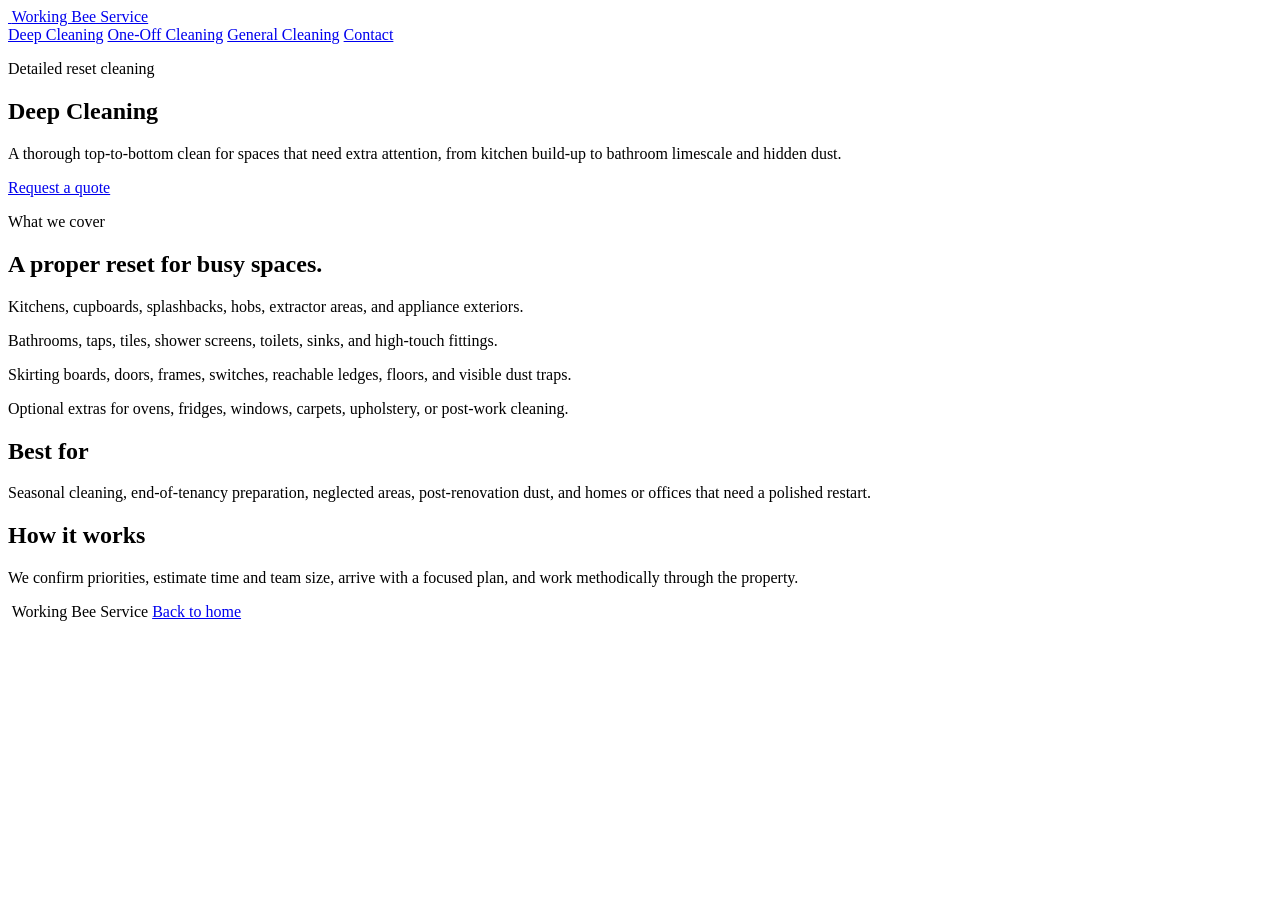
==== deep-cleaning.html @ 7f9028fd "Add deep cleaning page" ====
<!doctype html>
<html lang="en">
  <head>
    <meta charset="utf-8" />
    <meta name="viewport" content="width=device-width, initial-scale=1" />
    <title>Deep Cleaning | Working Bee Service</title>
    <meta
      name="description"
      content="Detailed deep cleaning for kitchens, bathrooms, appliances, surfaces, and hard-to-reach areas by Working Bee Service."
    />
    <link rel="stylesheet" href="styles.css" />
  </head>
  <body>
    <header class="site-header" aria-label="Main navigation">
      <a class="brand" href="index.html" aria-label="Working Bee Service home">
        <img class="brand-mark" src="assets/working-bee-secondary-mark.png" alt="" />
        <span>Working Bee Service</span>
      </a>
      <nav>
        <a href="deep-cleaning.html">Deep Cleaning</a>
        <a href="one-off-cleaning.html">One-Off Cleaning</a>
        <a href="general-cleaning.html">General Cleaning</a>
        <a href="index.html#contact">Contact</a>
      </nav>
    </header>

    <main>
      <section class="page-hero">
        <p class="eyebrow">Detailed reset cleaning</p>
        <h1>Deep Cleaning</h1>
        <p>
          A thorough top-to-bottom clean for spaces that need extra attention,
          from kitchen build-up to bathroom limescale and hidden dust.
        </p>
        <a class="button primary" href="index.html#contact">Request a quote</a>
      </section>

      <section class="detail-layout band">
        <div>
          <p class="section-kicker">What we cover</p>
          <h2>A proper reset for busy spaces.</h2>
        </div>
        <div class="check-list">
          <p>Kitchens, cupboards, splashbacks, hobs, extractor areas, and appliance exteriors.</p>
          <p>Bathrooms, taps, tiles, shower screens, toilets, sinks, and high-touch fittings.</p>
          <p>Skirting boards, doors, frames, switches, reachable ledges, floors, and visible dust traps.</p>
          <p>Optional extras for ovens, fridges, windows, carpets, upholstery, or post-work cleaning.</p>
        </div>
      </section>

      <section class="split dark">
        <div>
          <h2>Best for</h2>
          <p>Seasonal cleaning, end-of-tenancy preparation, neglected areas, post-renovation dust, and homes or offices that need a polished restart.</p>
        </div>
        <div>
          <h2>How it works</h2>
          <p>We confirm priorities, estimate time and team size, arrive with a focused plan, and work methodically through the property.</p>
        </div>
      </section>
    </main>

    <footer>
      <img class="footer-mark" src="assets/working-bee-secondary-mark.png" alt="" />
      <span>Working Bee Service</span>
      <span><a href="index.html">Back to home</a></span>
    </footer>
  </body>
</html>
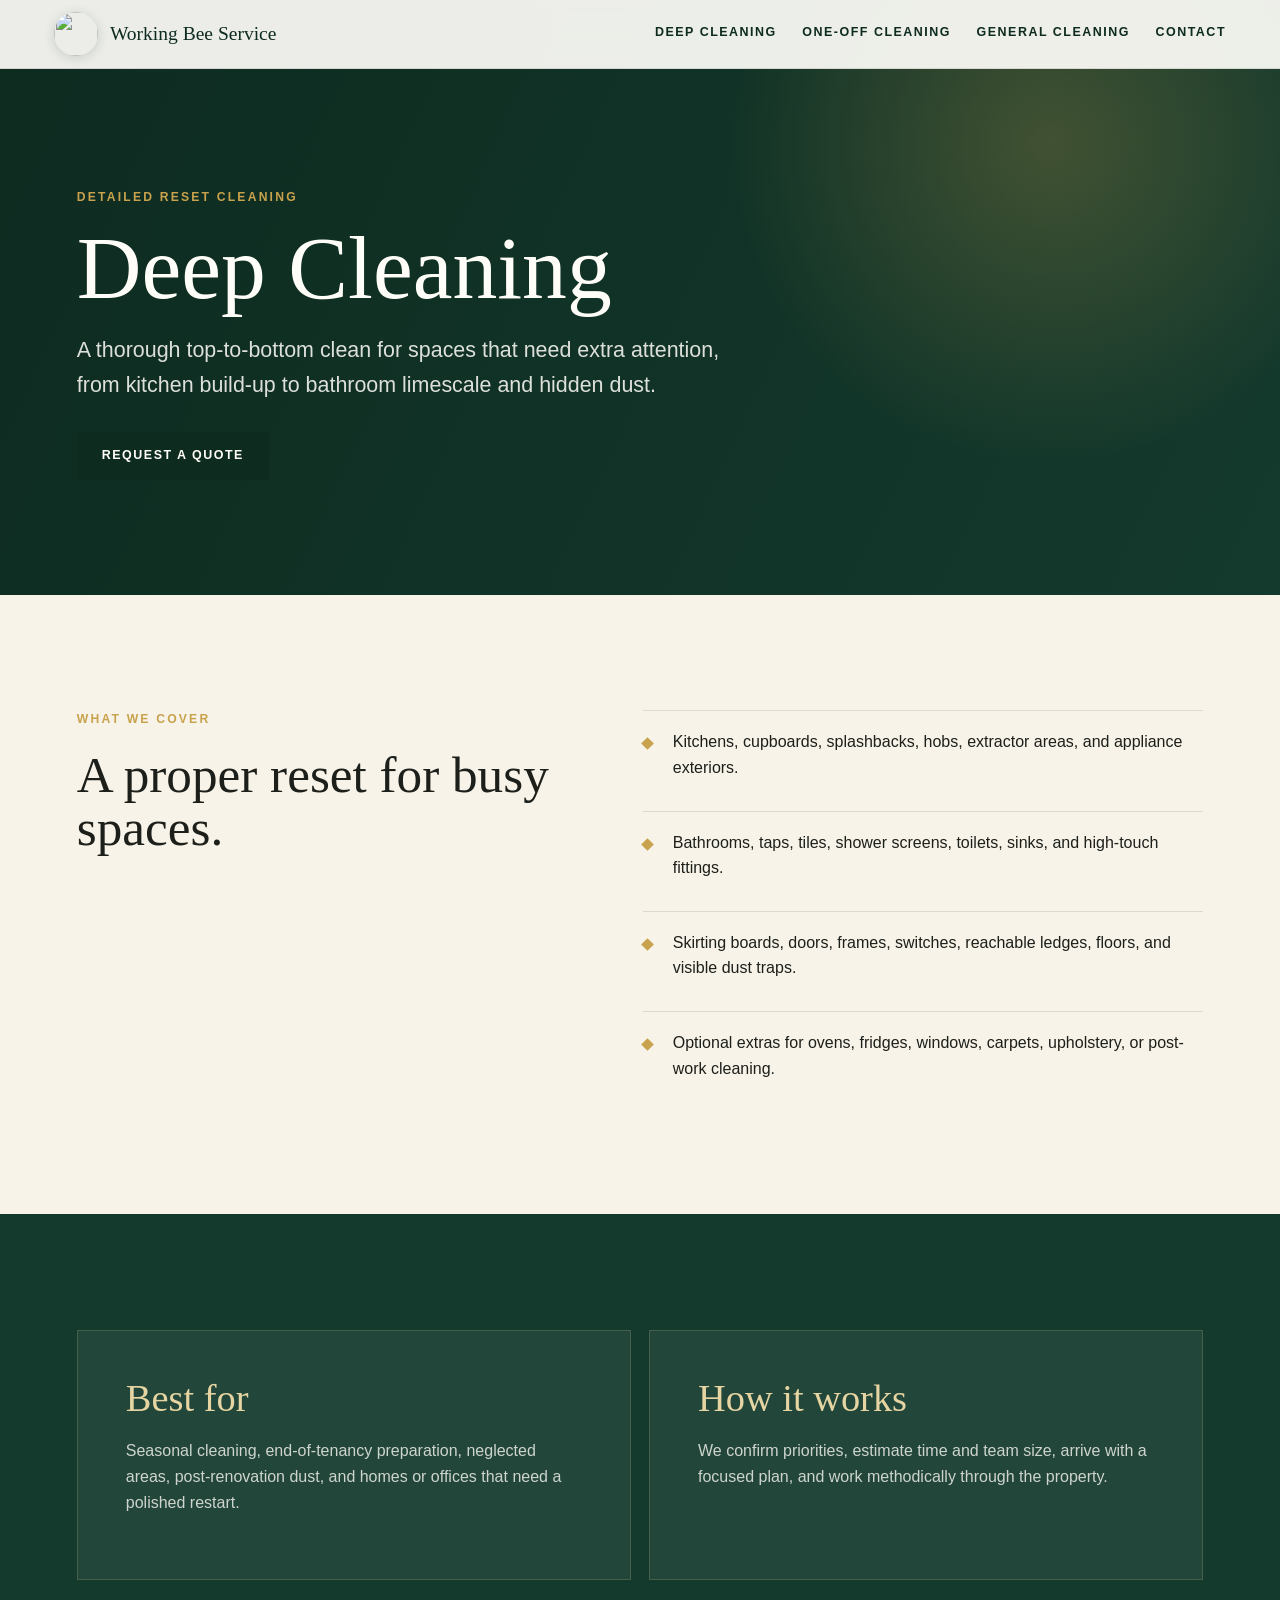
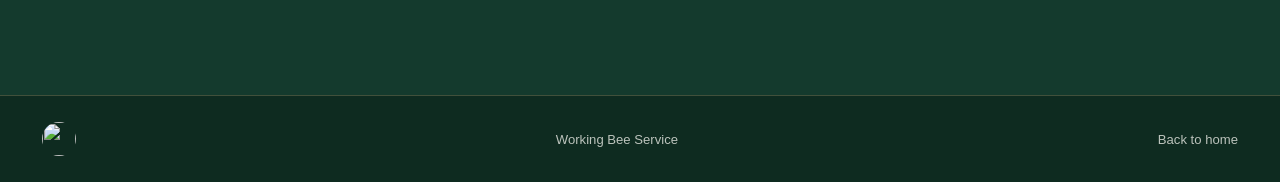
==== commit 27bf5e63: "Use SVG mark on deep cleaning page" ====
--- a/deep-cleaning.html
+++ b/deep-cleaning.html
@@ -13,7 +13,7 @@
   <body>
     <header class="site-header" aria-label="Main navigation">
       <a class="brand" href="index.html" aria-label="Working Bee Service home">
-        <img class="brand-mark" src="assets/working-bee-secondary-mark.png" alt="" />
+        <img class="brand-mark" src="assets/working-bee-secondary-mark.svg" alt="" />
         <span>Working Bee Service</span>
       </a>
       <nav>
@@ -61,7 +61,7 @@
     </main>
 
     <footer>
-      <img class="footer-mark" src="assets/working-bee-secondary-mark.png" alt="" />
+      <img class="footer-mark" src="assets/working-bee-secondary-mark.svg" alt="" />
       <span>Working Bee Service</span>
       <span><a href="index.html">Back to home</a></span>
     </footer>
--- a/styles.css
+++ b/styles.css
@@ -0,0 +1,580 @@
+:root {
+  --green-900: #0e2b20;
+  --green-800: #143a2d;
+  --green-700: #1f4d3d;
+  --gold-500: #c8a24d;
+  --gold-300: #e6d5a3;
+  --ivory: #f7f3e8;
+  --stone: #d8d2c4;
+  --warm-white: #fffdf7;
+  --charcoal: #1d1f1b;
+  --muted: #6f6759;
+  --line: rgba(31, 33, 31, 0.12);
+  --soft-line: rgba(214, 192, 138, 0.2);
+  --shadow: 0 18px 52px rgba(6, 47, 36, 0.12);
+}
+
+* {
+  box-sizing: border-box;
+}
+
+html {
+  scroll-behavior: smooth;
+}
+
+body {
+  margin: 0;
+  color: var(--charcoal);
+  background: var(--warm-white);
+  font-family: "Helvetica Neue", Arial, sans-serif;
+  line-height: 1.6;
+}
+
+body::selection {
+  background: var(--gold-300);
+  color: var(--green-900);
+}
+
+a {
+  color: inherit;
+  text-decoration: none;
+}
+
+.site-header {
+  position: fixed;
+  inset: 0 0 auto;
+  z-index: 10;
+  display: flex;
+  align-items: center;
+  justify-content: space-between;
+  min-height: 68px;
+  padding: 0 clamp(20px, 5vw, 54px);
+  color: var(--green-900);
+  background: rgba(255, 254, 250, 0.92);
+  border-bottom: 1px solid var(--line);
+  backdrop-filter: blur(18px);
+}
+
+.brand {
+  display: flex;
+  align-items: center;
+  gap: 12px;
+  min-width: 0;
+  font-family: Georgia, "Times New Roman", serif;
+  font-size: clamp(1rem, 2vw, 1.22rem);
+  letter-spacing: 0;
+  white-space: nowrap;
+}
+
+.brand-mark {
+  display: block;
+  width: 44px;
+  height: 44px;
+  flex: 0 0 44px;
+  object-fit: cover;
+  border-radius: 50%;
+  box-shadow: 0 2px 12px rgba(14, 43, 32, 0.16);
+}
+
+nav {
+  display: flex;
+  gap: clamp(14px, 2vw, 26px);
+  font-size: 0.78rem;
+  font-weight: 700;
+  letter-spacing: 0.12em;
+  text-transform: uppercase;
+}
+
+nav a {
+  padding: 23px 0;
+  border-bottom: 2px solid transparent;
+}
+
+nav a:hover {
+  color: var(--green-700);
+  border-color: var(--gold-500);
+}
+
+.hero {
+  position: relative;
+  min-height: 82vh;
+  display: grid;
+  align-items: center;
+  overflow: hidden;
+  background:
+    radial-gradient(circle at 78% 38%, rgba(200, 162, 77, 0.22), transparent 28%),
+    linear-gradient(115deg, var(--ivory) 0%, var(--ivory) 48%, var(--stone) 48%, var(--stone) 100%);
+}
+
+.hero-shade {
+  position: absolute;
+  inset: 0;
+  background:
+    linear-gradient(90deg, rgba(247, 243, 232, 0.94) 0%, rgba(247, 243, 232, 0.86) 50%, rgba(14, 43, 32, 0.12) 100%),
+    linear-gradient(0deg, rgba(14, 43, 32, 0.12) 0%, rgba(14, 43, 32, 0) 42%);
+}
+
+.hero-content {
+  position: relative;
+  width: min(650px, calc(100% - 44px));
+  margin-left: clamp(22px, 7vw, 108px);
+  padding-top: 84px;
+  color: var(--green-900);
+}
+
+.hero-logo {
+  display: block;
+  width: min(520px, 92vw);
+  height: auto;
+  margin: 0 0 20px;
+  mix-blend-mode: multiply;
+}
+
+.sr-only {
+  position: absolute;
+  width: 1px;
+  height: 1px;
+  padding: 0;
+  overflow: hidden;
+  clip: rect(0, 0, 0, 0);
+  white-space: nowrap;
+  border: 0;
+}
+
+.eyebrow,
+.section-kicker {
+  margin: 0 0 18px;
+  color: var(--gold-500);
+  font-size: 0.76rem;
+  font-weight: 800;
+  letter-spacing: 0.18em;
+  text-transform: uppercase;
+}
+
+h1,
+h2,
+h3,
+p {
+  margin-top: 0;
+}
+
+h1,
+h2 {
+  font-family: Georgia, "Times New Roman", serif;
+  font-weight: 400;
+  letter-spacing: 0;
+}
+
+h1 {
+  max-width: 12ch;
+  margin-bottom: 22px;
+  font-size: clamp(3.2rem, 7vw, 6.7rem);
+  line-height: 0.96;
+}
+
+h2 {
+  font-size: clamp(2rem, 4vw, 3.8rem);
+  line-height: 1.04;
+}
+
+h3 {
+  margin-bottom: 14px;
+  font-family: Georgia, "Times New Roman", serif;
+  font-size: 1.52rem;
+  font-weight: 400;
+}
+
+.hero-copy {
+  width: min(520px, 100%);
+  margin-bottom: 34px;
+  color: var(--muted);
+  font-size: clamp(1.05rem, 1.8vw, 1.28rem);
+}
+
+.hero-actions {
+  display: flex;
+  flex-wrap: wrap;
+  gap: 14px;
+}
+
+.button {
+  display: inline-flex;
+  align-items: center;
+  justify-content: center;
+  min-height: 48px;
+  padding: 0 24px;
+  border: 1px solid var(--gold-500);
+  font-size: 0.78rem;
+  font-weight: 800;
+  letter-spacing: 0.12em;
+  text-transform: uppercase;
+  transition: transform 160ms ease, background 160ms ease, color 160ms ease;
+  cursor: pointer;
+}
+
+.button:hover {
+  transform: translateY(-2px);
+}
+
+.button.primary {
+  color: var(--warm-white);
+  background: var(--green-900);
+  border-color: var(--green-900);
+}
+
+.button.secondary {
+  color: var(--green-900);
+  background: rgba(255, 254, 250, 0.78);
+}
+
+.band,
+.services,
+.contact,
+.page-hero,
+.split {
+  padding: clamp(70px, 9vw, 118px) clamp(22px, 6vw, 86px);
+}
+
+.services,
+.contact,
+.band,
+.page-hero,
+.split {
+  scroll-margin-top: 68px;
+}
+
+.intro {
+  background: var(--warm-white);
+  border-bottom: 1px solid var(--line);
+}
+
+.intro-grid {
+  display: grid;
+  grid-template-columns: minmax(0, 1.05fr) minmax(280px, 0.95fr);
+  gap: clamp(28px, 6vw, 84px);
+  align-items: end;
+}
+
+.intro p,
+.contact p {
+  color: var(--muted);
+  font-size: 1.06rem;
+}
+
+.section-heading {
+  width: min(900px, 100%);
+  margin-bottom: 34px;
+}
+
+.services {
+  background: linear-gradient(180deg, var(--ivory), var(--stone));
+}
+
+.service-grid {
+  display: grid;
+  grid-template-columns: repeat(4, minmax(0, 1fr));
+  gap: 18px;
+}
+
+.service-grid.three {
+  grid-template-columns: repeat(3, minmax(0, 1fr));
+}
+
+.service-grid article {
+  min-height: 320px;
+  padding: clamp(24px, 3vw, 34px);
+  background: var(--warm-white);
+  border: 1px solid var(--line);
+  box-shadow: var(--shadow);
+}
+
+.service-grid span {
+  display: block;
+  margin-bottom: 36px;
+  color: var(--gold-500);
+  font-size: 0.76rem;
+  font-weight: 800;
+  letter-spacing: 0.12em;
+}
+
+.service-grid p,
+.standards-grid p {
+  color: var(--muted);
+}
+
+.service-grid article p {
+  min-height: 104px;
+}
+
+.text-link {
+  display: inline-flex;
+  margin-top: 14px;
+  color: var(--green-800);
+  border-bottom: 1px solid var(--gold-500);
+  font-size: 0.76rem;
+  font-weight: 800;
+  letter-spacing: 0.11em;
+  text-transform: uppercase;
+}
+
+.text-link:hover {
+  color: var(--gold-500);
+}
+
+.dark {
+  color: var(--warm-white);
+  background: var(--green-800);
+}
+
+.dark .section-kicker {
+  color: var(--gold-300);
+}
+
+.standards-grid {
+  display: grid;
+  grid-template-columns: repeat(3, minmax(0, 1fr));
+  gap: 18px;
+}
+
+.standards-grid div {
+  min-height: 190px;
+  padding: 30px;
+  background: rgba(255, 253, 248, 0.06);
+  border: 1px solid var(--soft-line);
+}
+
+.standards-grid strong {
+  display: block;
+  margin-bottom: 18px;
+  color: var(--gold-300);
+  font-family: Georgia, "Times New Roman", serif;
+  font-size: 1.42rem;
+  font-weight: 400;
+}
+
+.standards-grid p {
+  color: rgba(255, 253, 248, 0.78);
+}
+
+.page-hero {
+  min-height: 54vh;
+  padding-top: clamp(132px, 15vw, 188px);
+  color: var(--warm-white);
+  background:
+    radial-gradient(circle at 82% 24%, rgba(200, 162, 77, 0.26), transparent 28%),
+    linear-gradient(115deg, var(--green-900), var(--green-800));
+}
+
+.page-hero h1 {
+  max-width: 12ch;
+}
+
+.page-hero p:not(.eyebrow) {
+  width: min(650px, 100%);
+  margin-bottom: 30px;
+  color: rgba(255, 253, 248, 0.86);
+  font-size: clamp(1.08rem, 2vw, 1.34rem);
+}
+
+.detail-layout {
+  display: grid;
+  grid-template-columns: minmax(0, 0.85fr) minmax(320px, 1fr);
+  gap: clamp(32px, 7vw, 92px);
+  background: var(--ivory);
+}
+
+.check-list {
+  display: grid;
+  gap: 12px;
+}
+
+.check-list p {
+  position: relative;
+  margin: 0;
+  padding: 18px 0 18px 30px;
+  color: var(--charcoal);
+  border-top: 1px solid var(--line);
+}
+
+.check-list p::before {
+  content: "";
+  position: absolute;
+  left: 0;
+  top: 28px;
+  width: 9px;
+  height: 9px;
+  background: var(--gold-500);
+  transform: rotate(45deg);
+}
+
+.split {
+  display: grid;
+  grid-template-columns: repeat(2, minmax(0, 1fr));
+  gap: 18px;
+  background: var(--green-800);
+}
+
+.split > div {
+  min-height: 240px;
+  padding: clamp(28px, 4vw, 48px);
+  background: rgba(255, 253, 248, 0.06);
+  border: 1px solid var(--soft-line);
+}
+
+.split h2 {
+  margin-bottom: 20px;
+  color: var(--gold-300);
+  font-size: clamp(2rem, 3vw, 3rem);
+}
+
+.split p {
+  color: rgba(255, 253, 248, 0.78);
+}
+
+.contact {
+  display: grid;
+  grid-template-columns: minmax(0, 0.9fr) minmax(320px, 0.78fr);
+  gap: clamp(32px, 7vw, 96px);
+  align-items: start;
+  background: var(--ivory);
+}
+
+form {
+  display: grid;
+  gap: 18px;
+  padding: 32px;
+  background: var(--warm-white);
+  border: 1px solid var(--line);
+  box-shadow: var(--shadow);
+}
+
+label {
+  display: grid;
+  gap: 8px;
+  color: var(--green-900);
+  font-size: 0.76rem;
+  font-weight: 800;
+  letter-spacing: 0.11em;
+  text-transform: uppercase;
+}
+
+input,
+select,
+textarea {
+  width: 100%;
+  min-height: 46px;
+  padding: 11px 12px;
+  color: var(--charcoal);
+  background: #ffffff;
+  border: 1px solid rgba(31, 33, 31, 0.22);
+  border-radius: 4px;
+  font: inherit;
+}
+
+textarea {
+  resize: vertical;
+}
+
+footer {
+  display: flex;
+  align-items: center;
+  justify-content: space-between;
+  gap: 18px;
+  padding: 26px 42px;
+  color: rgba(255, 253, 248, 0.72);
+  background: var(--green-900);
+  border-top: 1px solid rgba(214, 192, 138, 0.25);
+  font-size: 0.82rem;
+}
+
+.footer-mark {
+  width: 34px;
+  height: 34px;
+  flex: 0 0 34px;
+  object-fit: cover;
+  border-radius: 50%;
+}
+
+@media (max-width: 1040px) {
+  nav {
+    font-size: 0.7rem;
+    gap: 14px;
+  }
+}
+
+@media (max-width: 920px) {
+  .site-header {
+    padding: 0 22px;
+  }
+
+  nav {
+    display: none;
+  }
+
+  .hero {
+    min-height: 78vh;
+  }
+
+  .hero img {
+    object-position: 58% center;
+  }
+
+  .hero-shade {
+    background:
+      linear-gradient(90deg, rgba(250, 246, 238, 0.97) 0%, rgba(250, 246, 238, 0.92) 56%, rgba(250, 246, 238, 0.42) 100%),
+      linear-gradient(0deg, rgba(6, 47, 36, 0.14) 0%, rgba(6, 47, 36, 0) 44%);
+  }
+
+  .intro-grid,
+  .contact,
+  .detail-layout,
+  .split {
+    grid-template-columns: 1fr;
+  }
+
+  .service-grid,
+  .service-grid.three,
+  .standards-grid {
+    grid-template-columns: repeat(2, minmax(0, 1fr));
+  }
+}
+
+@media (max-width: 620px) {
+  .brand {
+    white-space: normal;
+    font-size: 0.98rem;
+    line-height: 1.1;
+  }
+
+  .hero-content {
+    width: min(100% - 32px, 540px);
+    margin-left: 16px;
+  }
+
+  h1 {
+    max-width: 9ch;
+  }
+
+  .service-grid,
+  .service-grid.three,
+  .standards-grid {
+    grid-template-columns: 1fr;
+  }
+
+  .service-grid article {
+    min-height: auto;
+  }
+
+  .service-grid article p {
+    min-height: 0;
+  }
+
+  form {
+    padding: 22px;
+  }
+
+  footer {
+    flex-direction: column;
+    padding: 24px 22px;
+  }
+}
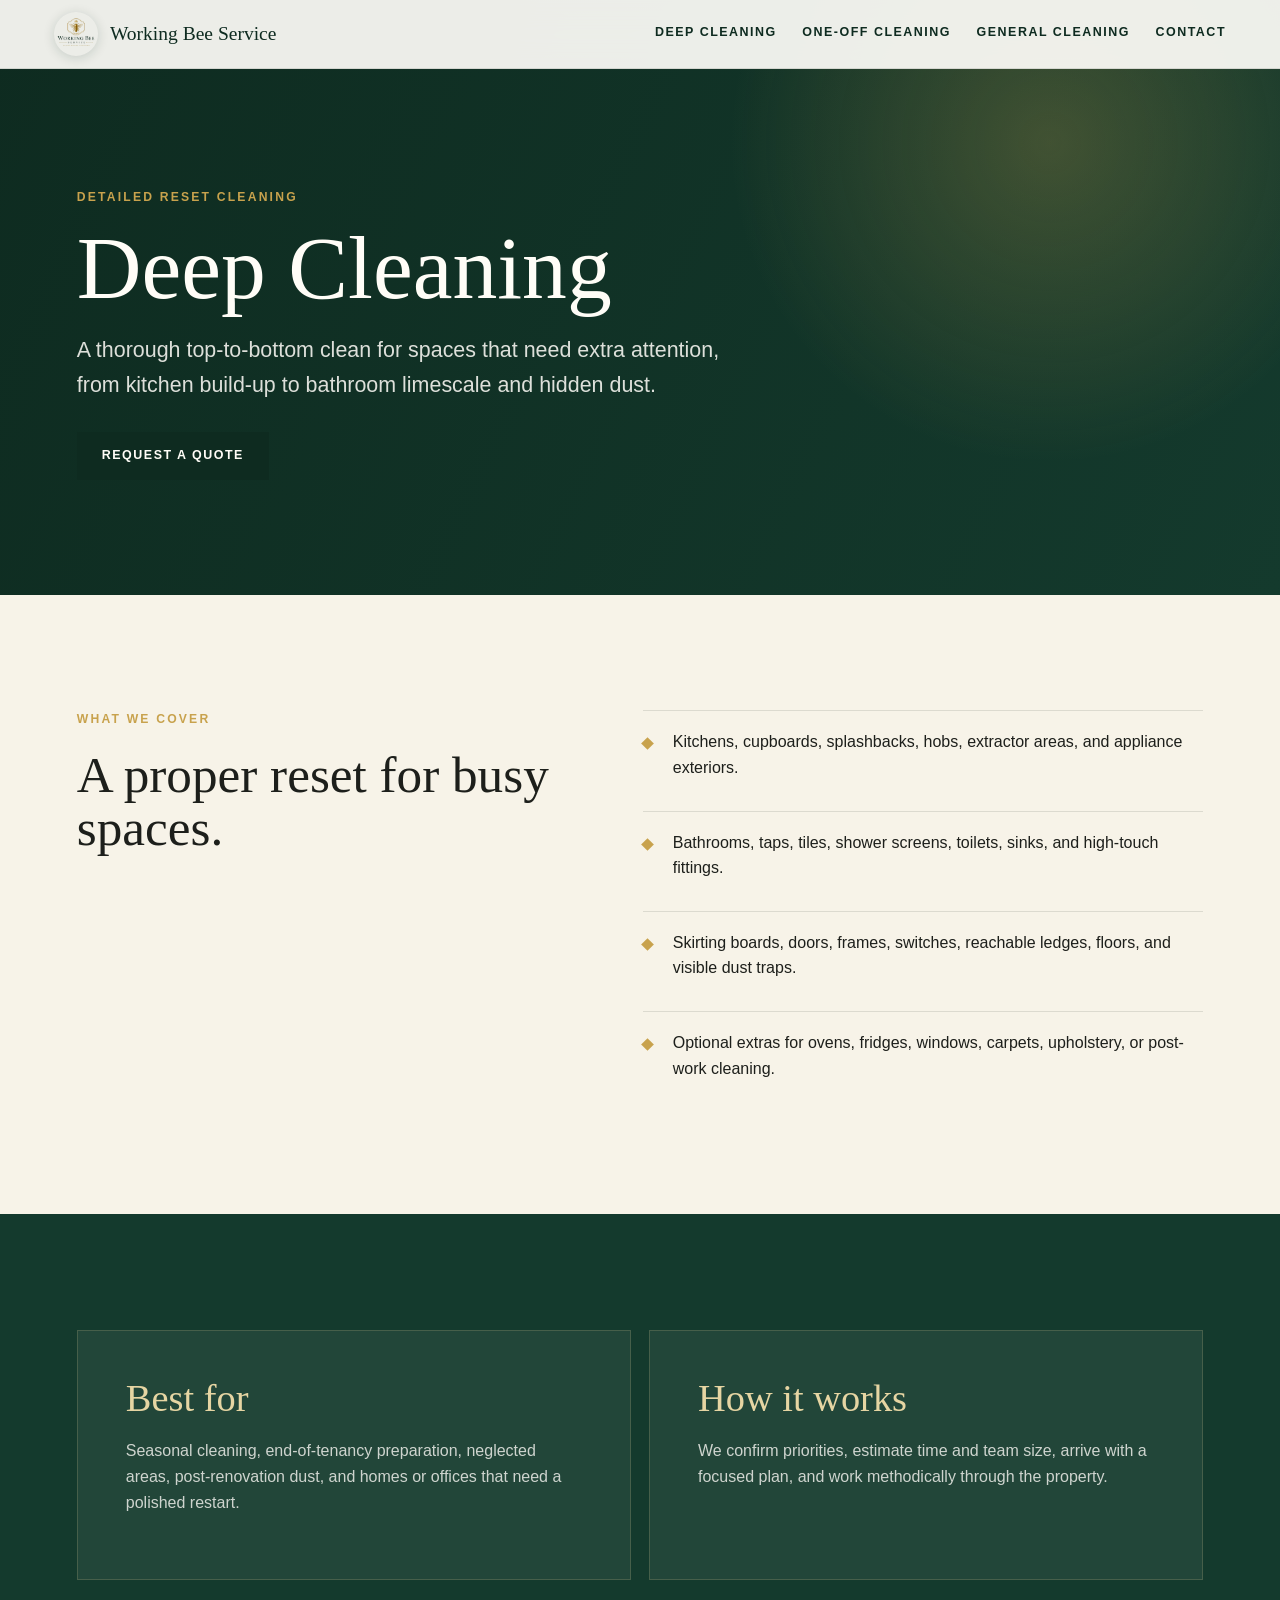
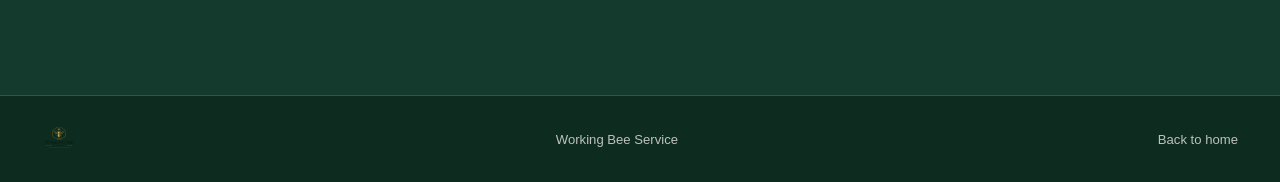
==== commit 3332be04: "Use PNG logo assets throughout" ====
--- a/deep-cleaning.html
+++ b/deep-cleaning.html
@@ -13,7 +13,7 @@
   <body>
     <header class="site-header" aria-label="Main navigation">
       <a class="brand" href="index.html" aria-label="Working Bee Service home">
-        <img class="brand-mark" src="assets/working-bee-secondary-mark.svg" alt="" />
+        <img class="brand-mark" src="assets/working-bee-primary-logo-web.png" alt="" />
         <span>Working Bee Service</span>
       </a>
       <nav>
@@ -61,7 +61,7 @@
     </main>
 
     <footer>
-      <img class="footer-mark" src="assets/working-bee-secondary-mark.svg" alt="" />
+      <img class="footer-mark" src="assets/working-bee-primary-logo-web.png" alt="" />
       <span>Working Bee Service</span>
       <span><a href="index.html">Back to home</a></span>
     </footer>
